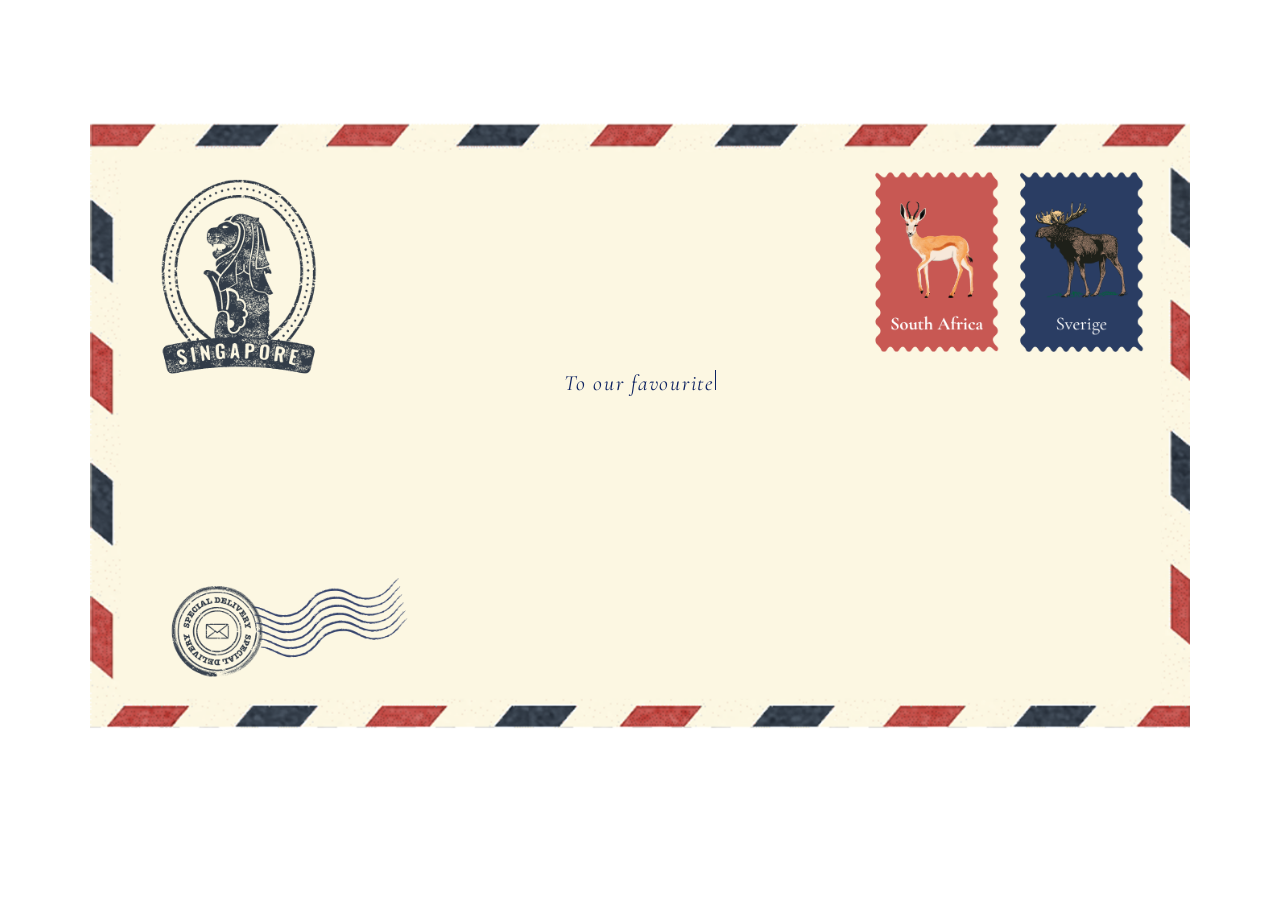
==== index.html @ ce35f393 "added more meta tags to get the scraping to work for preview" ====
<!DOCTYPE html>
<html lang="en">
<head>
  <meta charset="UTF-8">
  <meta name="viewport" content="width=device-width, initial-scale=1.0">
  <title>Olivia &amp; Nic — Save the Date</title>

<!-- Open Graph Meta Tags for Link Previews -->
  <meta property="og:type" content="website">
  <meta property="og:title" content="Nicholas &amp; Olivia — Save Our Date">
  <meta property="og:description" content="28 December 2027 • Elandskloof Farm, South Africa. Save the date for our wedding!">
  <meta property="og:image" content="https://simmons-wedding-2027.netlify.app/images/letter2.png">
  <meta property="og:url" content="https://simmons-wedding-2027.netlify.app/">
  <meta property="og:image:type" content="image/png">
  <meta property="og:image:width" content="1200">
  <meta property="og:image:height" content="630">

  <link rel="preconnect" href="https://fonts.googleapis.com">
  <link rel="preconnect" href="https://fonts.gstatic.com" crossorigin>
  <link href="https://fonts.googleapis.com/css2?family=Cormorant+Garamond:ital,wght@0,400;1,400&family=Great+Vibes&display=swap" rel="stylesheet">
  <link rel="stylesheet" href="css/style.css">
</head>
<body>

  <main class="stage">
    <a class="envelope" href="/pages/save-the-date.html" aria-label="Open our save the date">
        <picture>
            <source media="(max-width: 700px)" srcset="images/letter2.png">
            <img src="images/letter2.png" alt="" class="envelope__art">
        </picture>
      <div class="envelope__text">
        <p class="line-greeting">To our favourite people</p>
        <h1 class="line-script">You've got mail</h1>
      </div>
                  <span class="line-cta">Open by tapping</span>
    </a>
  </main>

  <script src="js/main.js"></script>
</body>
</html>
---- css/style.css ----
@font-face {
  font-family: "Wedding Script";
  src: url("../fonts/slight.otf") format("opentype");
  font-weight: 300;
  font-style: normal;
  font-display: swap;
}


.line-script {
  margin: 0.1em 0 0;
  font-family: "Wedding Script", cursive;
  font-feature-settings: "swsh" 1, "salt" 1;
  font-weight: 400;
  font-size: clamp(1.6rem, 6vw, 4rem);
  line-height: 1.1;
  text-decoration: none;
}

:root {
  --paper: white;
  --ink: #0d2261;
  --envelope-max: 1100px;
}

* { box-sizing: border-box; }

html, body {
  margin: 0;
  padding: 0;
  height: 100%;
}

body {
  background: white;
  color: var(--ink);
  font-family: "Cormorant Garamond", Georgia, serif;
  -webkit-font-smoothing: antialiased;
}

.stage {
  min-height: 100vh;
  min-height: 100dvh;
  display: grid;
  place-items: center;
  padding: 4vmin;
}

/* Envelope wrapper: image sets the size, text is positioned over it */
.envelope {
  position: relative;
  display: block;
  width: 100%;
  max-width: var(--envelope-max);
  text-decoration: none;
  color: inherit;
  transition: transform 0.4s ease;
  -webkit-tap-highlight-color: transparent;
}

.envelope picture {
  display: block;
}

.envelope__art {
  display: block;
  width: 100%;
  height: auto;
  max-height: 90dvh;
  object-fit: contain;
}

.envelope:hover,
.envelope:focus-visible {
  transform: translateY(-4px);
}

.envelope:focus-visible {
  outline: 2px solid var(--ink);
  outline-offset: 8px;
}


/* Text block sits centred over the envelope.
   Percentages keep it locked to the artwork at any screen size. */
.envelope__text {
  position: absolute;
  top: 38%;
  left: 50%;
  transform: translateX(-50%);
  width: 70%;
  text-align: center;
}

.line-greeting {
  margin: 0;
  font-style: italic;
  font-size: clamp(0.7rem, 1.7vw, 1.5rem);
  letter-spacing: 0.08em;
}


.line-cta {
  display: block;
  margin: 1.5rem auto 0;
  width: fit-content;
  text-align: center;
  font-size: clamp(0.6rem, 1.3vw, 1.1rem);
  font-style: italic;
  letter-spacing: 0.22em;
  text-transform: uppercase;
  border-bottom: 1px solid currentColor;
  padding-bottom: 0.2em;
}


/* --- Typing animation --- */

/* Hide text until JS starts, but only if JS is running */
.js .line-greeting,
.js .line-script,
.js .line-cta {
  visibility: hidden;
}

.js .is-typing,
.js .is-done {
  visibility: visible;
}

.is-typing::after {
  content: "";
  display: inline-block;
  width: 1px;
  height: 0.9em;
  margin-left: 0.06em;
  background: currentColor;
  vertical-align: baseline;
  animation: blink 0.7s steps(1) infinite;
}

@keyframes blink {
  50% { opacity: 0; }
}

/* Respect users who don't want motion */
@media (prefers-reduced-motion: reduce) {
  .js .line-greeting,
  .js .line-script,
  .js .line-cta {
    visibility: visible;
  }
  .envelope { transition: none; }
  .is-typing::after { display: none; }
}

@media (max-width: 700px) {
  .envelope{
    max-width: 92vw;
  }

  .envelope__text {
    top: 36%;
    width: 82%;
  }

  .line-greeting {
    font-size: clamp(0.80rem, 3vw, 1.2rem);
    line-height: 1;
  }

  .line-script {
    font-size: clamp(1.2rem, 5vw, 3rem);
    line-height: 1.8;
    margin-top: 0.3em;
  }

  .line-cta {
    font-size: clamp(0.7rem, 2.8vw, 1rem);
    letter-spacing: 0.16em;
  }

  .stage {
    padding: 5vmin 3vmin;
  }
}
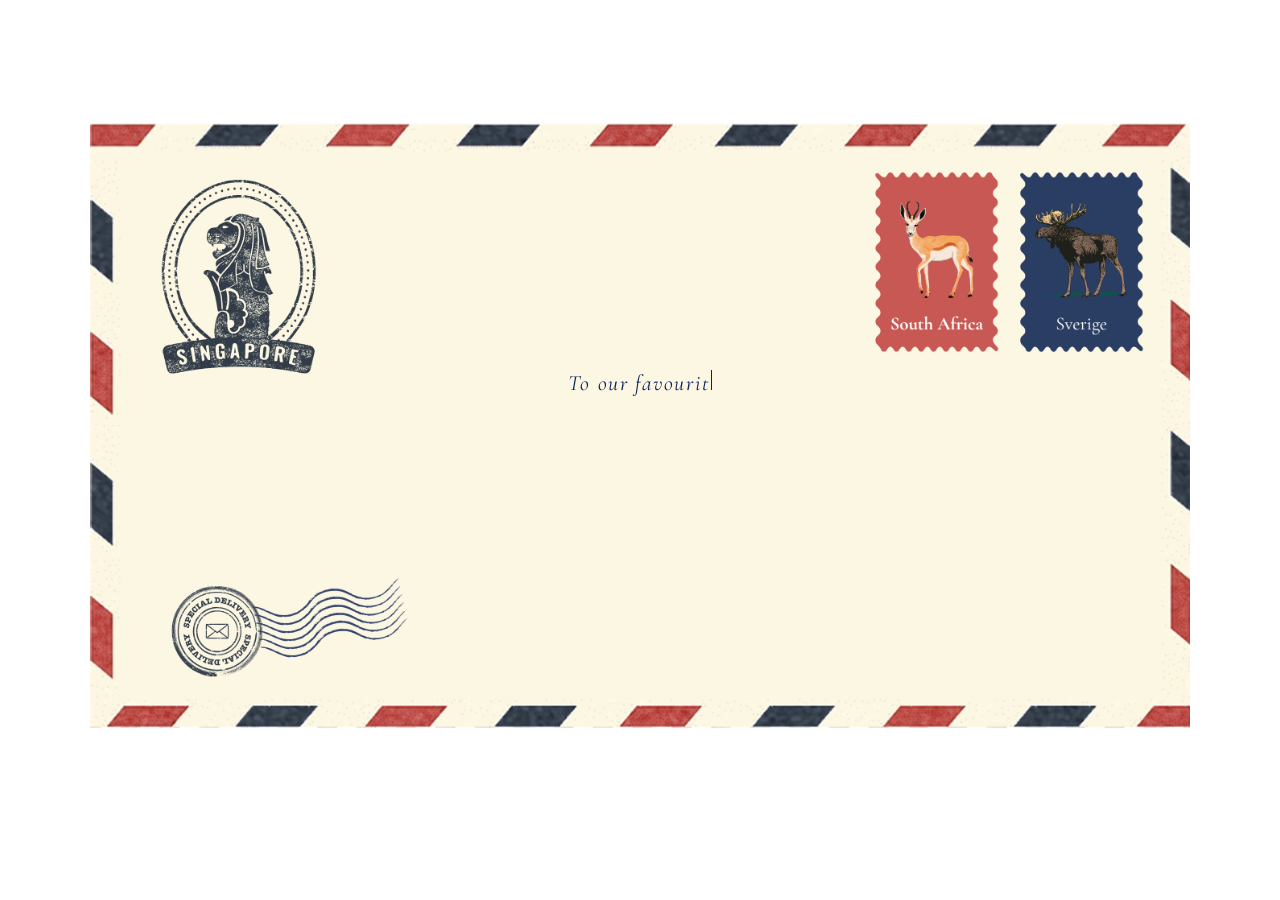
==== commit cfe7ea9b: "changed meta tags to get it to work better" ====
--- a/index.html
+++ b/index.html
@@ -10,11 +10,17 @@
   <meta property="og:title" content="Nicholas &amp; Olivia — Save Our Date">
   <meta property="og:description" content="28 December 2027 • Elandskloof Farm, South Africa. Save the date for our wedding!">
   <meta property="og:image" content="https://simmons-wedding-2027.netlify.app/images/letter2.png">
-  <meta property="og:url" content="https://simmons-wedding-2027.netlify.app/">
+  <meta property="og:image:secure_url" content="https://simmons-wedding-2027.netlify.app/images/letter2.png">
   <meta property="og:image:type" content="image/png">
   <meta property="og:image:width" content="1200">
   <meta property="og:image:height" content="630">
+  <meta property="og:url" content="https://simmons-wedding-2027.netlify.app/">
 
+<!-- Twitter / Summary Card Fallback (WhatsApp reads these too) -->
+<meta name="twitter:card" content="summary_large_image">
+<meta name="twitter:title" content="Nicholas &amp; Olivia — Save Our Date">
+<meta name="twitter:description" content="28 December 2027 • Elandskloof Farm, South Africa. Save the date for our wedding!">
+<meta name="twitter:image" content="https://simmons-wedding-2027.netlify.app/images/letter2.png">
   <link rel="preconnect" href="https://fonts.googleapis.com">
   <link rel="preconnect" href="https://fonts.gstatic.com" crossorigin>
   <link href="https://fonts.googleapis.com/css2?family=Cormorant+Garamond:ital,wght@0,400;1,400&family=Great+Vibes&display=swap" rel="stylesheet">
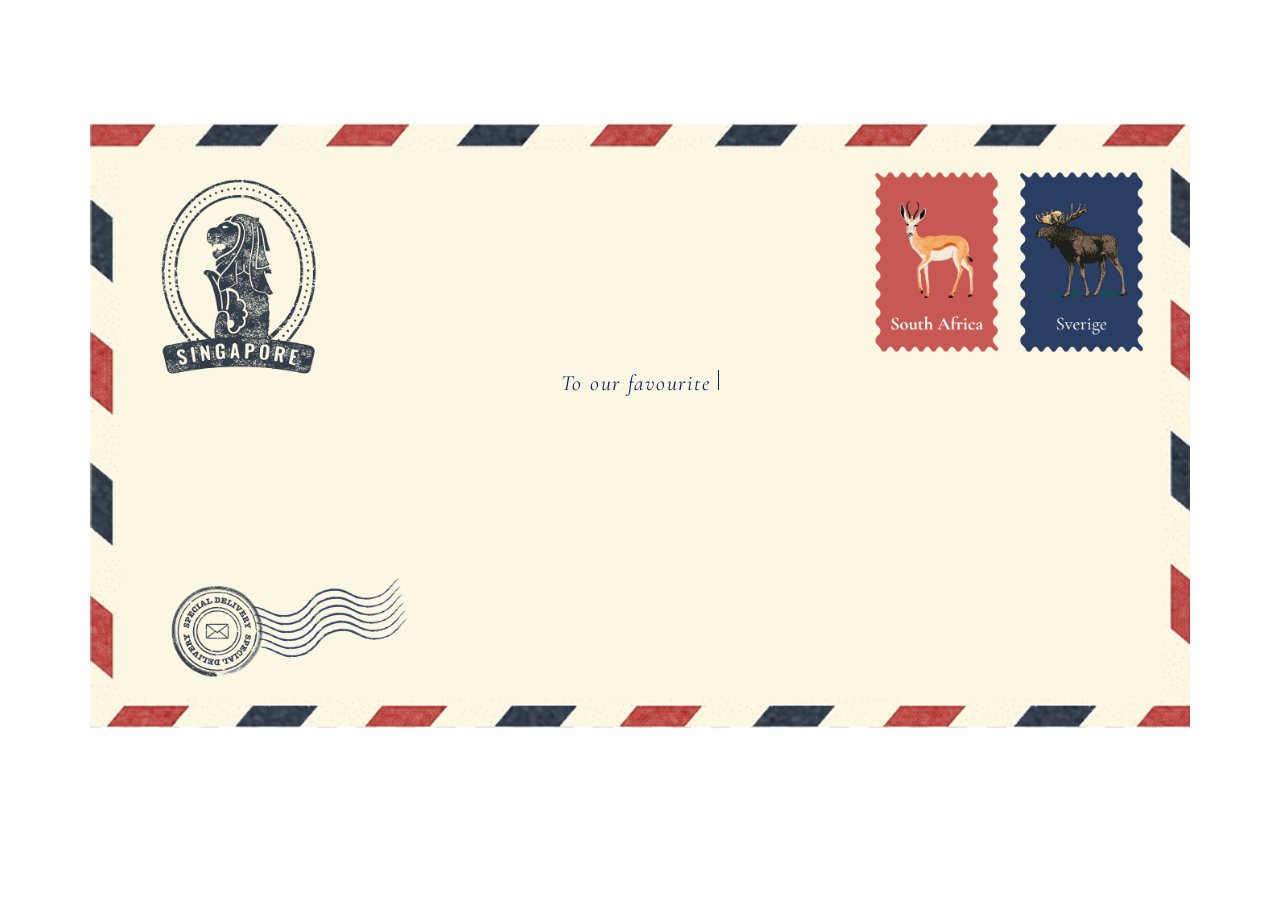
==== commit 838e371b: "added twitter meta tags" ====
--- a/index.html
+++ b/index.html
@@ -10,7 +10,7 @@
   <meta property="og:title" content="Nicholas &amp; Olivia — Save Our Date">
   <meta property="og:description" content="28 December 2027 • Elandskloof Farm, South Africa. Save the date for our wedding!">
   <meta property="og:image" content="https://simmons-wedding-2027.netlify.app/images/letter2.png">
-  <meta property="og:image:secure_url" content="https://simmons-wedding-2027.netlify.app/images/letter2.png">
+  <meta property="og:image:secure_url" content="https://simmons-wedding-2027.netlify.app/images/letterPreview.png">
   <meta property="og:image:type" content="image/png">
   <meta property="og:image:width" content="1200">
   <meta property="og:image:height" content="630">
@@ -20,8 +20,9 @@
 <meta name="twitter:card" content="summary_large_image">
 <meta name="twitter:title" content="Nicholas &amp; Olivia — Save Our Date">
 <meta name="twitter:description" content="28 December 2027 • Elandskloof Farm, South Africa. Save the date for our wedding!">
-<meta name="twitter:image" content="https://simmons-wedding-2027.netlify.app/images/letter2.png">
-  <link rel="preconnect" href="https://fonts.googleapis.com">
+<meta name="twitter:image" content="https://simmons-wedding-2027.netlify.app/images/letterPreview.png">
+  
+<link rel="preconnect" href="https://fonts.googleapis.com">
   <link rel="preconnect" href="https://fonts.gstatic.com" crossorigin>
   <link href="https://fonts.googleapis.com/css2?family=Cormorant+Garamond:ital,wght@0,400;1,400&family=Great+Vibes&display=swap" rel="stylesheet">
   <link rel="stylesheet" href="css/style.css">
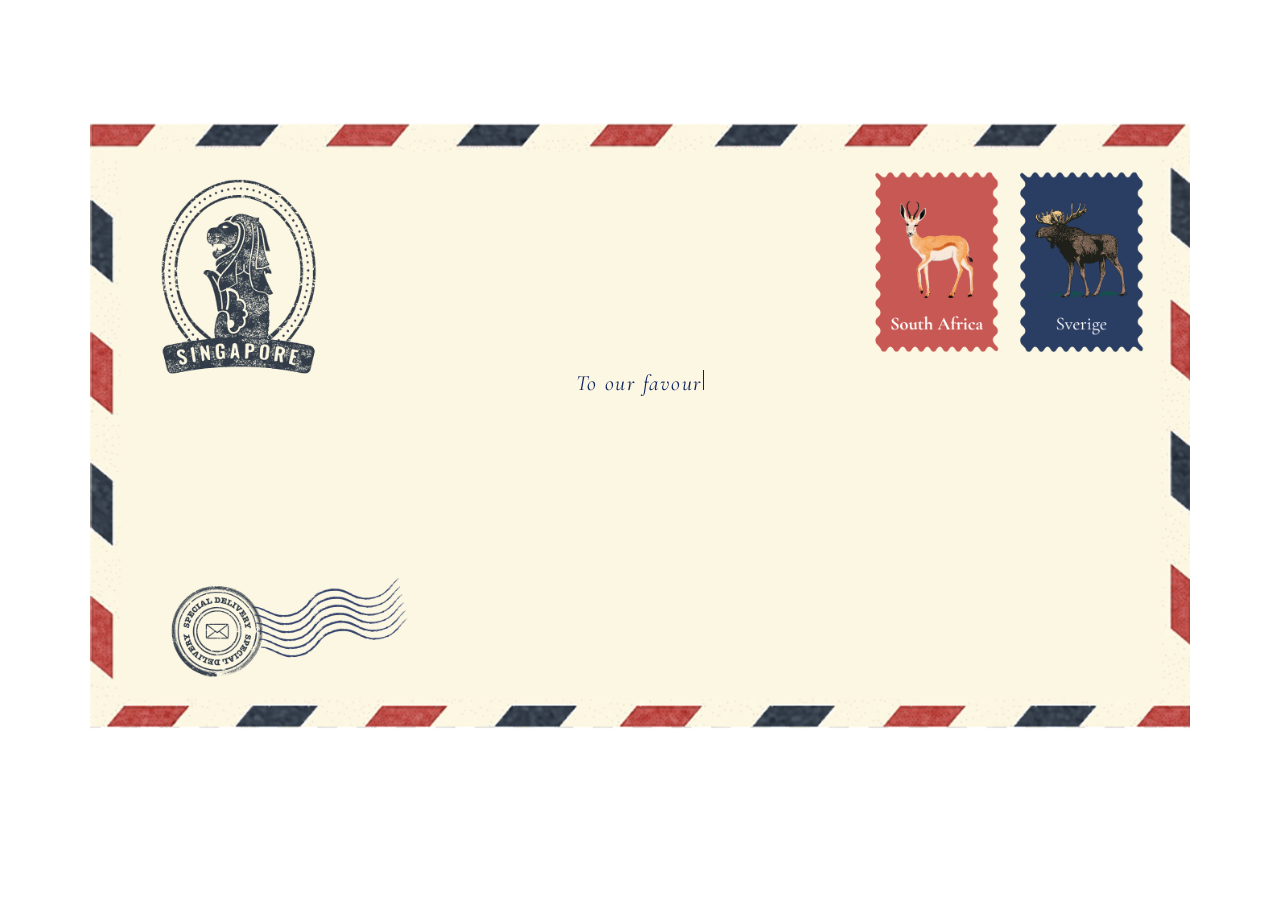
==== commit b3f3ad44: "changed photo to get whatsapp meta link to work" ====
--- a/index.html
+++ b/index.html
@@ -7,10 +7,10 @@
 
 <!-- Open Graph Meta Tags for Link Previews -->
   <meta property="og:type" content="website">
-  <meta property="og:title" content="Nicholas &amp; Olivia — Save Our Date">
+  <meta property="og:title" content="Olivia &amp; Nicholas — Save Our Date">
   <meta property="og:description" content="28 December 2027 • Elandskloof Farm, South Africa. Save the date for our wedding!">
-  <meta property="og:image" content="https://simmons-wedding-2027.netlify.app/images/letter2.png">
-  <meta property="og:image:secure_url" content="https://simmons-wedding-2027.netlify.app/images/letterPreview.png">
+  <meta property="og:image" content="https://simmons-wedding-2027.netlify.app/images/letterPreview2.png">
+  <meta property="og:image:secure_url" content="https://simmons-wedding-2027.netlify.app/images/letterPreview2.png">
   <meta property="og:image:type" content="image/png">
   <meta property="og:image:width" content="1200">
   <meta property="og:image:height" content="630">
@@ -18,9 +18,9 @@
 
 <!-- Twitter / Summary Card Fallback (WhatsApp reads these too) -->
 <meta name="twitter:card" content="summary_large_image">
-<meta name="twitter:title" content="Nicholas &amp; Olivia — Save Our Date">
+<meta name="twitter:title" content="Olivia &amp; Nicholas — Save Our Date">
 <meta name="twitter:description" content="28 December 2027 • Elandskloof Farm, South Africa. Save the date for our wedding!">
-<meta name="twitter:image" content="https://simmons-wedding-2027.netlify.app/images/letterPreview.png">
+<meta name="twitter:image" content="https://simmons-wedding-2027.netlify.app/images/letterPreview2.png">
   
 <link rel="preconnect" href="https://fonts.googleapis.com">
   <link rel="preconnect" href="https://fonts.gstatic.com" crossorigin>
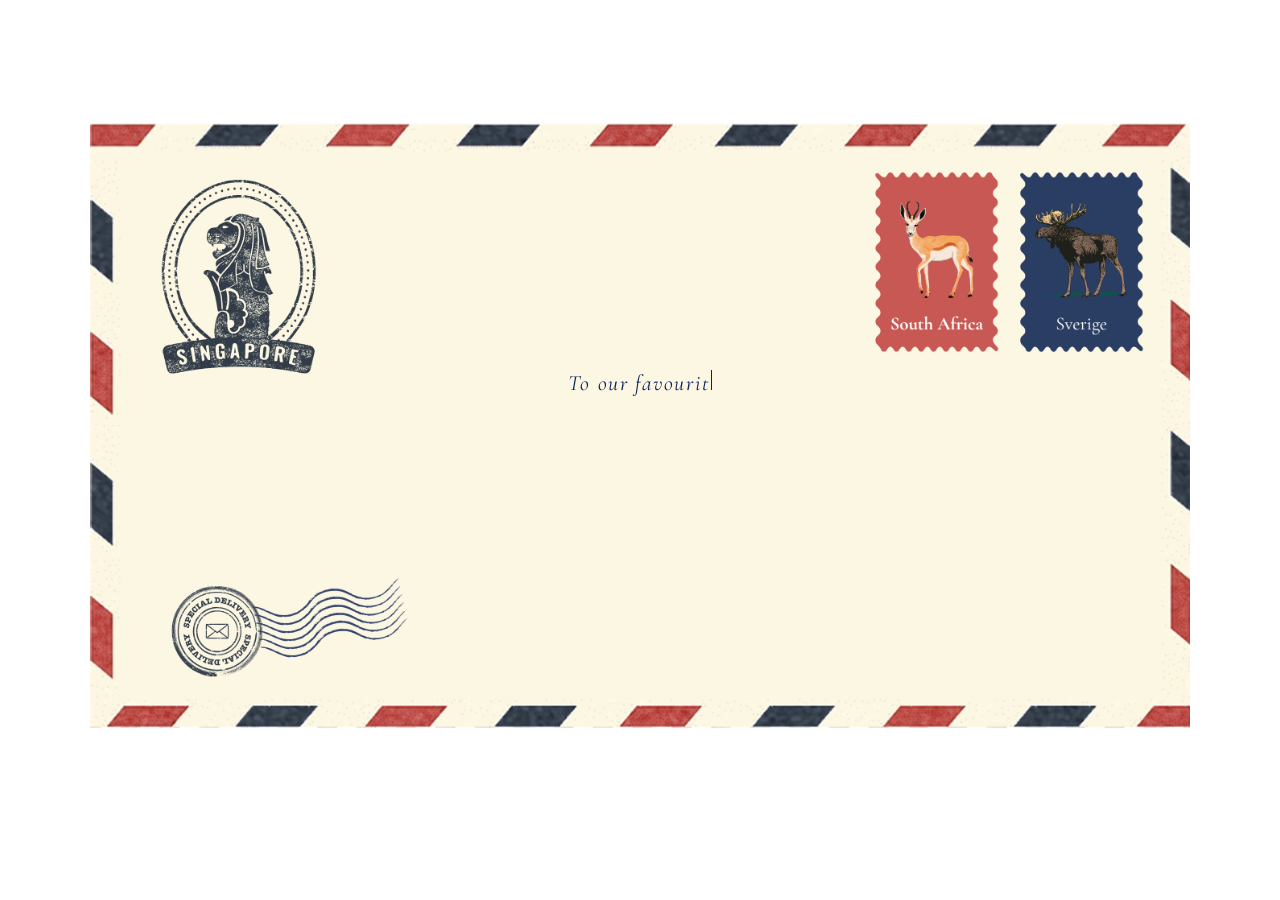
==== commit 015b847c: "changed meta" ====
--- a/index.html
+++ b/index.html
@@ -11,7 +11,7 @@
   <meta property="og:description" content="28 December 2027 • Elandskloof Farm, South Africa. Save the date for our wedding!">
   <meta property="og:image" content="https://simmons-wedding-2027.netlify.app/images/letterPreview2.png">
   <meta property="og:image:secure_url" content="https://simmons-wedding-2027.netlify.app/images/letterPreview2.png">
-  <meta property="og:image:type" content="image/png">
+  <meta property="og:image" content="URL_TO_IMAGE">
   <meta property="og:image:width" content="1200">
   <meta property="og:image:height" content="630">
   <meta property="og:url" content="https://simmons-wedding-2027.netlify.app/">
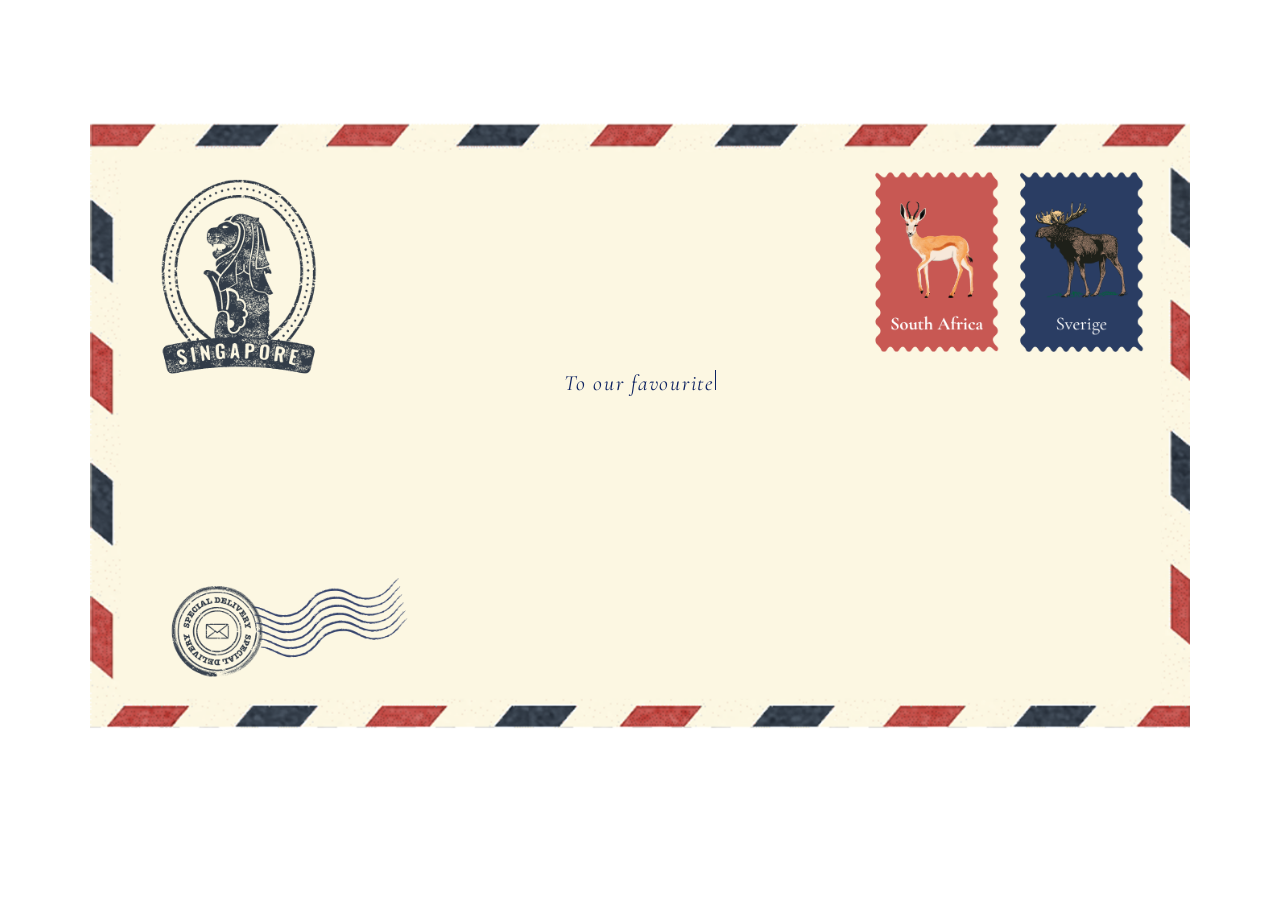
==== commit a35dd660: "changed meta tags again" ====
--- a/index.html
+++ b/index.html
@@ -6,15 +6,16 @@
   <title>Olivia &amp; Nic — Save the Date</title>
 
 <!-- Open Graph Meta Tags for Link Previews -->
-  <meta property="og:type" content="website">
-  <meta property="og:title" content="Olivia &amp; Nicholas — Save Our Date">
-  <meta property="og:description" content="28 December 2027 • Elandskloof Farm, South Africa. Save the date for our wedding!">
-  <meta property="og:image" content="https://simmons-wedding-2027.netlify.app/images/letterPreview2.png">
-  <meta property="og:image:secure_url" content="https://simmons-wedding-2027.netlify.app/images/letterPreview2.png">
-  <meta property="og:image" content="URL_TO_IMAGE">
-  <meta property="og:image:width" content="1200">
-  <meta property="og:image:height" content="630">
-  <meta property="og:url" content="https://simmons-wedding-2027.netlify.app/">
+<meta property="og:type" content="website">
+<meta property="og:site_name" content="Olivia &amp; Nicholas">
+<meta property="og:title" content="Olivia &amp; Nicholas — Save Our Date">
+<meta property="og:description" content="28 December 2027 • Elandskloof Farm, South Africa. Save the date for our wedding!">
+<meta property="og:image" content="https://simmons-wedding-2027.netlify.app/images/letterPreview2.jpg">
+<meta property="og:image:secure_url" content="https://simmons-wedding-2027.netlify.app/images/letterPreview2.jpg">
+<meta property="og:image:type" content="image/jpeg">
+<meta property="og:image:width" content="1200">
+<meta property="og:image:height" content="630">
+<meta property="og:url" content="https://simmons-wedding-2027.netlify.app/">
 
 <!-- Twitter / Summary Card Fallback (WhatsApp reads these too) -->
 <meta name="twitter:card" content="summary_large_image">
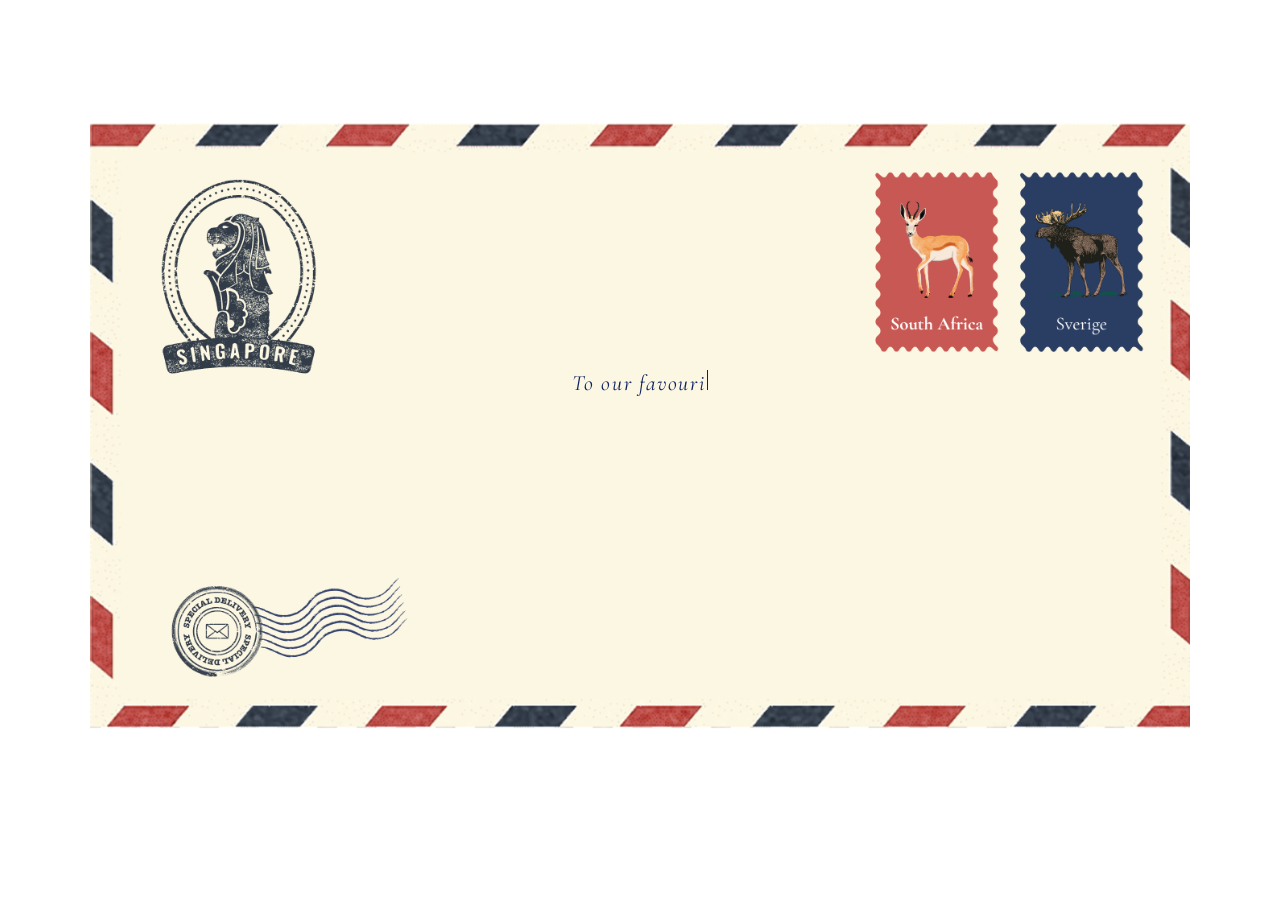
==== commit aff75708: "had to change the photo type" ====
--- a/index.html
+++ b/index.html
@@ -10,9 +10,9 @@
 <meta property="og:site_name" content="Olivia &amp; Nicholas">
 <meta property="og:title" content="Olivia &amp; Nicholas — Save Our Date">
 <meta property="og:description" content="28 December 2027 • Elandskloof Farm, South Africa. Save the date for our wedding!">
-<meta property="og:image" content="https://simmons-wedding-2027.netlify.app/images/letterPreview2.jpg">
-<meta property="og:image:secure_url" content="https://simmons-wedding-2027.netlify.app/images/letterPreview2.jpg">
-<meta property="og:image:type" content="image/jpeg">
+<meta property="og:image" content="https://simmons-wedding-2027.netlify.app/images/letterPreview2.png">
+<meta property="og:image:secure_url" content="https://simmons-wedding-2027.netlify.app/images/letterPreview2.png">
+<meta property="og:image:type" content="image/png">
 <meta property="og:image:width" content="1200">
 <meta property="og:image:height" content="630">
 <meta property="og:url" content="https://simmons-wedding-2027.netlify.app/">
